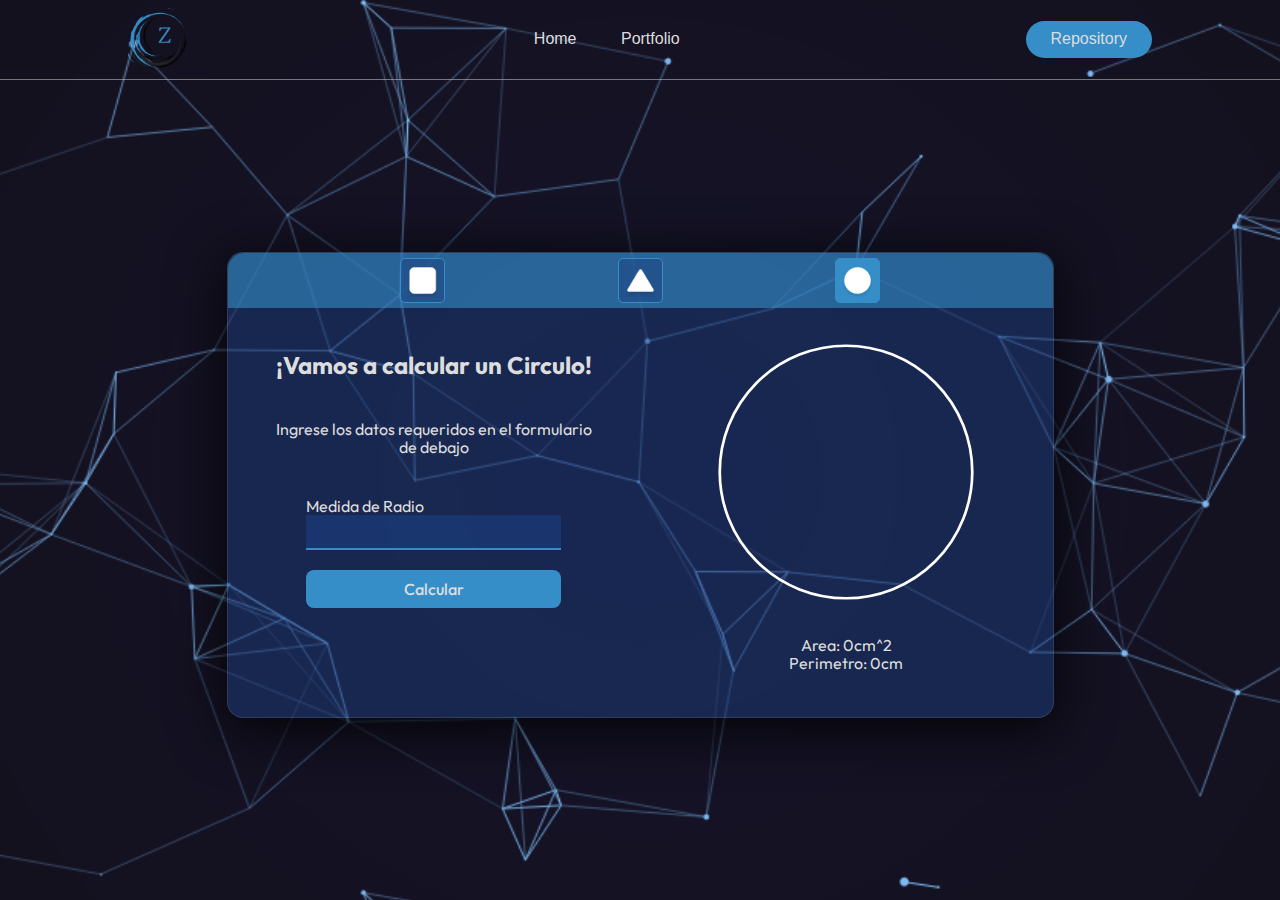
==== circle.html @ 42817395 "Se ha finalizado mayor parte del proyecto, agregando JavaScript y las interfaces de las otras figura" ====
<!DOCTYPE html>
<html lang="en">
    <head>
        <meta charset="UTF-8">
        <meta http-equiv="X-UA-Compatible" content="IE=edge">
        <meta name="viewport" content="width=device-width, initial-scale=1.0">

        <title>Figuras Geométricas | Curso Practico de JavaScript</title>
        <link rel="icon" type="image/x-icon" href="./assets/ZeroLogo.jpg">

        <!-- CSS -->
        <link rel="stylesheet" href="./css/style.css">
        <link rel="stylesheet" href="./css/normalize.css">
        <link href="https://fonts.googleapis.com/css2?family=Outfit:wght@300;400;600&display=swap" rel="stylesheet">

    </head>
    <body>
        <header>
            <img class="logo" src="./assets/ZeroLogo.jpg" alt="Logo">
            <nav class="nav">
                <ul class="nav__links">
                    <li><a href="./index.html">Home</a></li>
                    <li><a href="https://zerobl21.github.io/Portfolio/">Portfolio</a></li>
                </ul>
            </nav>
            <a class="cta" href="https://github.com/ZeroBl21/curso-p-javascript">Repository</a>
        </header>
        <main>
            <div class="wrapper">
                <section class="form-container">
                    <div class="form-header">
                        <a href="./index.html" class="change-btn"><img src="./assets/square-icon.png" alt="square"></a>
                        <a href="./triangle.html" class="change-btn"><img src="./assets/triangle-icon.png" alt="triangle"></a>
                        <a href="./circle.html" class="change-btn active"><img src="./assets/circle-icon.png" alt="circle"></a>
                    </div>
                    <div class="form-main">
    
                        
                        <form>
                            <h2 class="form-title">¡Vamos a calcular un Circulo!</h2>
                            <p class="form-subtitle">Ingrese los datos requeridos en el formulario de debajo</p>
    
                            <label class="form-label" for="InputCuadrado">
                                Medida de Radio
                            </label>
                            
                            <input class="form-input" id="InputCuadrado" type="number">
                            
                            <button class="primary-btn" type="button" onclick="calcularCirculo()">
                                Calcular
                            </button>
    
                        </form>

                        <div class="form-image">
                            <img src="./assets/circle.svg" alt="circle">
                            <div class="form-result">
                                Area: <span id="AreaResultado">0</span>cm^2<br>
                                Perimetro: <span id="PerimetroResultado">0</span>cm<br>
                            </div>
                        </div>
                    </div>
                </section>
            </div>
        </main>

        <script src="figuras.js"></script>
    </body>
</html>
---- css/style.css ----
/* General Start */

:root{
    --Primary-Blue: #368ec8;
    --Secondary-Blue: #1d408299;
    --Background-Blue: #1d408278;

    --Font-Color: #ddd
}

body{
    background: url("../assets/background.png") center/cover;
    font-family: 'Outfit', sans-serif;
}

li,a,button{
    font-weight: 500;
    font-size: 1rem;
    color: var(--Font-Color);
    text-decoration: none;
}

.primary-btn{
    width: 70%;
    align-self: center;
    padding: 10px;
    border: none;
    border-radius: 8px;
    background: var(--Primary-Blue);
    cursor: pointer;
}

.primary-btn:hover{
    opacity: .5;
}

.change-btn{
    height: 45px;
    width: 45px;
    background: var(--Background-Blue);
    border: 1px solid var(--Primary-Blue);
    padding: 5px;
    border-radius: 5px;
    cursor: pointer;
}

.change-btn:hover{
    opacity: .5;
}

.change-btn img{
    object-fit: contain;
}

.active{
    background-color: var(--Primary-Blue);
}

/* General End */

/* Header Start */

header{
    font-family: 'Montserrat', sans-serif;
    display: flex;
    width: 100%;
    justify-content: space-between;
    align-items: center;
    padding: 30px 10%;
    height: 80px;
    border-bottom: 1px solid #aaaa;
}

.logo{
    cursor: pointer;
    width: 60px;
}

.nav .nav__links{
    list-style: none;
    text-align: center;
}

.nav .nav__links li{
    display: inline-block;
    padding: 0px 20px;
}

.nav .nav__links li a{
    transition: all 0.3s ease 0s;
}

.nav .nav__links li a:hover{
    color: #0088a9;
}

.cta{
    padding: 9px 25px;
    background: var(--Primary-Blue);
    border: none;
    border-radius: 50px;
    cursor: pointer;
    transition:  all 0.3 ease 0s;
}

.cta:hover{
    background: rgba(0, 136, 169, 0.8);    
}

/* Header End */

/* Main Start */

main{
    height: 90vh;
    color: var(--Font-Color);
}

.wrapper{
    width: 100%;
    height: 100%;
    display: flex;
    justify-content: center;
    align-items: center;
}

.wrapper .form-container{
    display: grid;
    place-items: center;
    background: var(--Background-Blue);
    padding: 0 0 20px;
    border-radius: 1rem;
    box-shadow: 0px 10px 51px 5px rgba(0, 0, 0, 0.75);
    border: 1px solid rgba(150, 150, 150, 0.2);
}

.wrapper .form-container::before{
    content: "";
    width: 100%;
    height: 90%;
    opacity: .5;
    position: absolute;
    z-index: -1;
    filter: blur(249em);
    background: radial-gradient(circle, rgba(13,45,140,1) 0%, rgba(22, 6, 44, 0.2) 100%);
}

.form-container .form-main{
    display: flex;
    text-align: center;
    flex-wrap: wrap-reverse;
    overflow: hidden;
    width: 100%;
}

.form-main form{
    display: flex;
    flex-direction: column;
    padding: 24px;
    width: 50%;
    min-width: 250px;
    flex-grow: 1;
    align-items: center;
}

.form-main form .form-title, .form-main form .form-subtitle{
    padding: 20px;
}

.form-container .form-main form .form-buttons{
    display: grid;
    grid-template-rows: repeat(2,1fr);
    grid-template-columns: repeat(2,200px);
}

.form-main form .form-label{
    margin-top: 20px;
    text-align: left;
    width: 70%;
}

.form-main form .form-input{
    width: 70%;
    margin: 0 20px 20px;
    padding: 7px;
    background: var(--Secondary-Blue);
    border: none;
    border-bottom: 2px solid var(--Primary-Blue);
    color: var(--Font-Color);
}


/* Form Right */

.form-image{
    padding: 24px;
    width: 50%;
    min-width: 250px;
    flex-grow: 1;
}

.form-image img{
    height: 300px;
    width: 300px;
    padding: 0px 20px 20px;
}

/* Form Header */

.form-container .form-header{
    display: flex;
    width: 100%;
    justify-content: space-evenly;
    padding: 5px 0px;
    background: #368ec899;
    border-radius: 1em 1em 0 0;
}


/* Main End */

/* Media Query Start */

@media screen and (max-width:500px){
    .form-image img{
        width: 200px;
        height: 200px;
    }

    .form-main form .form-title, .form-main form .form-subtitle{
        padding: 0 0 20px
    }
}

@media screen and (max-height:810px){
    header{
        margin-bottom: 60px
    }
}

/* Media Querys End */
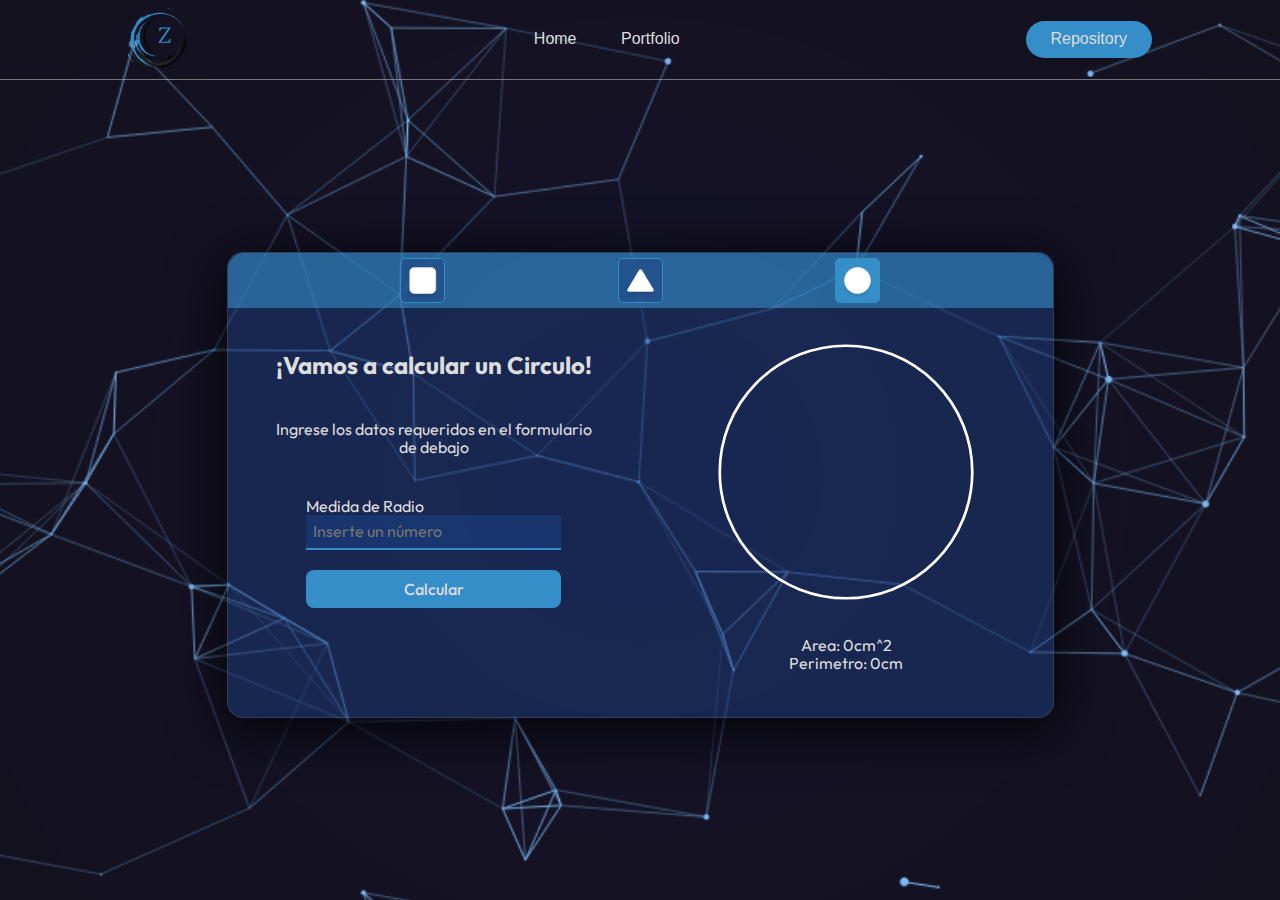
==== commit 098f0b56: "Se ha agregado mensajes de error, cuando el valor es invalido" ====
--- a/circle.html
+++ b/circle.html
@@ -44,7 +44,7 @@
                                 Medida de Radio
                             </label>
                             
-                            <input class="form-input" id="InputCuadrado" type="number">
+                            <input class="form-input" id="InputCuadrado" type="number" min="1" placeholder="Inserte un número">
                             
                             <button class="primary-btn" type="button" onclick="calcularCirculo()">
                                 Calcular
